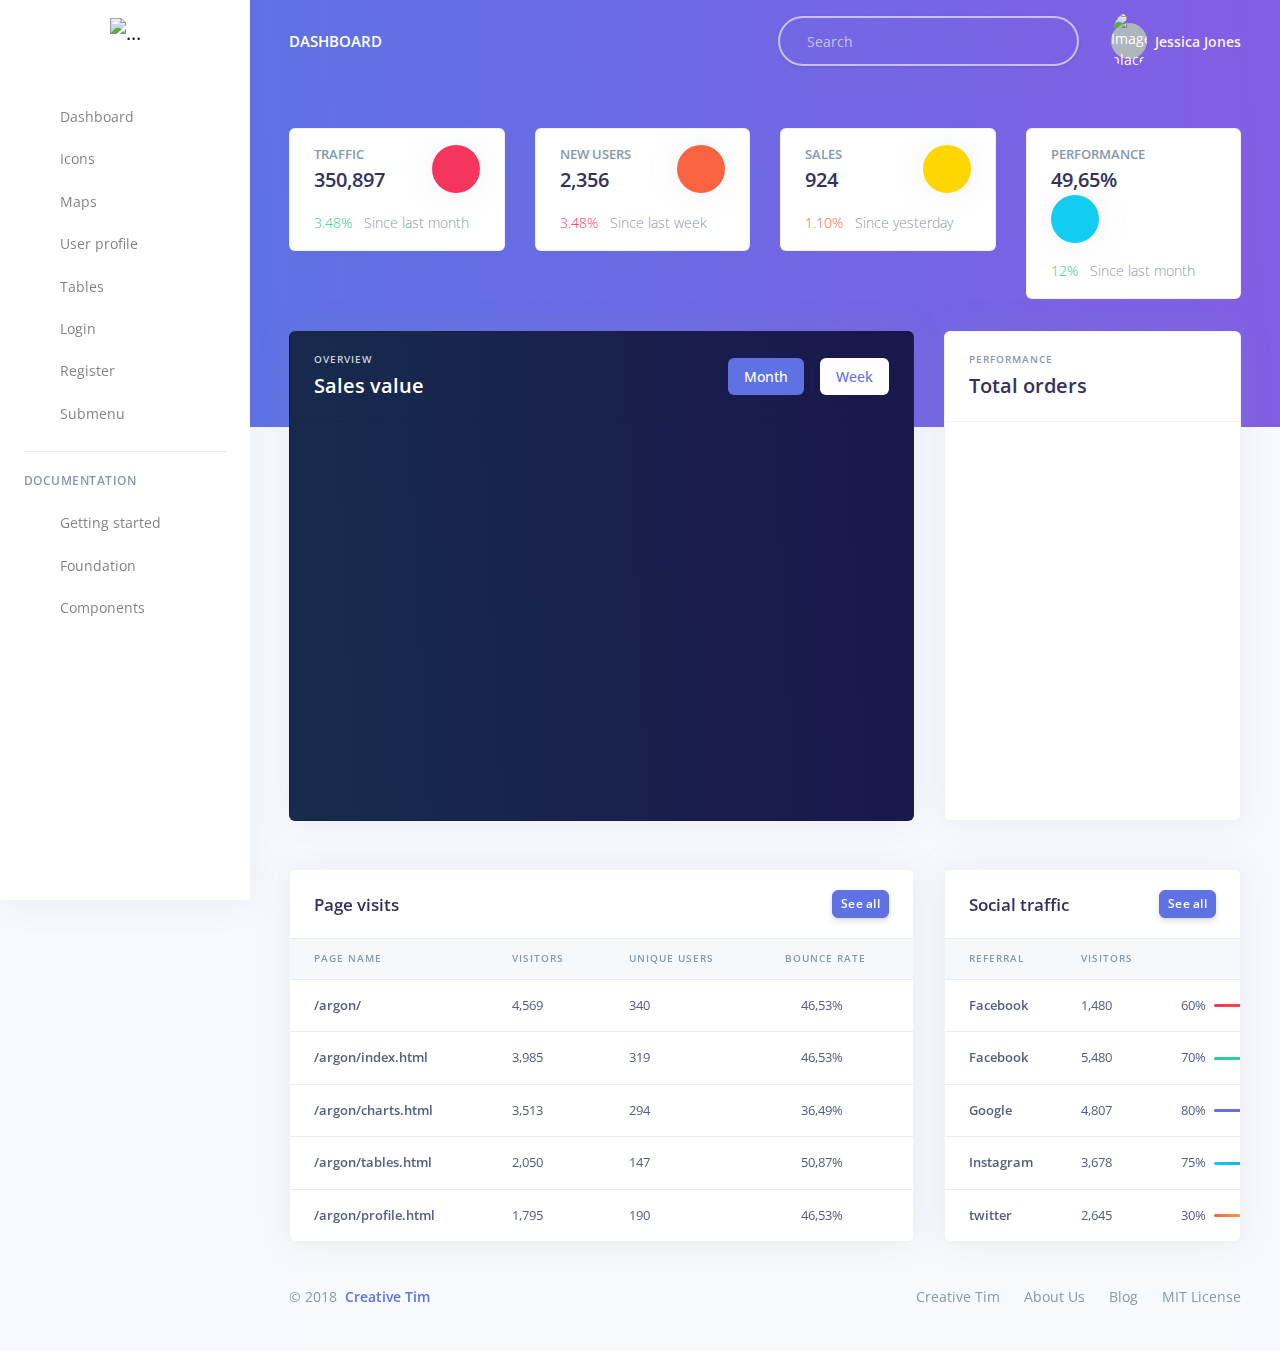
==== index.html @ 4da8a066 "Navbar left submenu" ====
<!DOCTYPE html>
<html>

<head>
  <meta charset="utf-8">
  <meta name="viewport" content="width=device-width, initial-scale=1, shrink-to-fit=no">
  <meta name="description" content="Start your development with a Dashboard for Bootstrap 4.">
  <meta name="author" content="Creative Tim">
  <title>Argon Dashboard - Free Dashboard for Bootstrap 4</title>
  <!-- Favicon -->
  <link href="./assets/img/brand/favicon.png" rel="icon" type="image/png">
  <!-- Fonts -->
  <link href="https://fonts.googleapis.com/css?family=Open+Sans:300,400,600,700" rel="stylesheet">
  <!-- Icons -->
  <link href="./assets/vendor/nucleo/css/nucleo.css" rel="stylesheet">
  <link href="./assets/vendor/@fortawesome/fontawesome-free/css/all.min.css" rel="stylesheet">
  <!-- Argon CSS -->
  <link type="text/css" href="./assets/css/argon.css?v=1.0.0" rel="stylesheet">
</head>

<body>
  <!-- Sidenav -->
  <nav class="navbar navbar-vertical fixed-left navbar-expand-md navbar-light bg-white" id="sidenav-main">
    <div class="container-fluid">
      <!-- Toggler -->
      <button class="navbar-toggler" type="button" data-toggle="collapse" data-target="#sidenav-collapse-main" aria-controls="sidenav-main" aria-expanded="false" aria-label="Toggle navigation">
        <span class="navbar-toggler-icon"></span>
      </button>
      <!-- Brand -->
      <a class="navbar-brand pt-0" href="./index.html">
        <img src="./assets/img/brand/blue.png" class="navbar-brand-img" alt="...">
      </a>
      <!-- User -->
      <ul class="nav align-items-center d-md-none">
        <li class="nav-item dropdown">
          <a class="nav-link nav-link-icon" href="#" role="button" data-toggle="dropdown" aria-haspopup="true" aria-expanded="false">
            <i class="ni ni-bell-55"></i>
          </a>
          <div class="dropdown-menu dropdown-menu-arrow dropdown-menu-right" aria-labelledby="navbar-default_dropdown_1">
            <a class="dropdown-item" href="#">Action</a>
            <a class="dropdown-item" href="#">Another action</a>
            <div class="dropdown-divider"></div>
            <a class="dropdown-item" href="#">Something else here</a>
          </div>
        </li>
        <li class="nav-item dropdown">
          <a class="nav-link" href="#" role="button" data-toggle="dropdown" aria-haspopup="true" aria-expanded="false">
            <div class="media align-items-center">
              <span class="avatar avatar-sm rounded-circle">
                <img alt="Image placeholder" src="./assets/img/theme/team-1-800x800.jpg">
              </span>
            </div>
          </a>
          <div class="dropdown-menu dropdown-menu-arrow dropdown-menu-right">
            <div class=" dropdown-header noti-title">
              <h6 class="text-overflow m-0">Welcome!</h6>
            </div>
            <a href="./examples/profile.html" class="dropdown-item">
              <i class="ni ni-single-02"></i>
              <span>My profile</span>
            </a>
            <a href="./examples/profile.html" class="dropdown-item">
              <i class="ni ni-settings-gear-65"></i>
              <span>Settings</span>
            </a>
            <a href="./examples/profile.html" class="dropdown-item">
              <i class="ni ni-calendar-grid-58"></i>
              <span>Activity</span>
            </a>
            <a href="./examples/profile.html" class="dropdown-item">
              <i class="ni ni-support-16"></i>
              <span>Support</span>
            </a>
            <div class="dropdown-divider"></div>
            <a href="#!" class="dropdown-item">
              <i class="ni ni-user-run"></i>
              <span>Logout</span>
            </a>
          </div>
        </li>
      </ul>
      <!-- Collapse -->
      <div class="collapse navbar-collapse" id="sidenav-collapse-main">
        <!-- Collapse header -->
        <div class="navbar-collapse-header d-md-none">
          <div class="row">
            <div class="col-6 collapse-brand">
              <a href="./index.html">
                <img src="./assets/img/brand/blue.png">
              </a>
            </div>
            <div class="col-6 collapse-close">
              <button type="button" class="navbar-toggler" data-toggle="collapse" data-target="#sidenav-collapse-main" aria-controls="sidenav-main" aria-expanded="false" aria-label="Toggle sidenav">
                <span></span>
                <span></span>
              </button>
            </div>
          </div>
        </div>
        <!-- Form -->
        <form class="mt-4 mb-3 d-md-none">
          <div class="input-group input-group-rounded input-group-merge">
            <input type="search" class="form-control form-control-rounded form-control-prepended" placeholder="Search" aria-label="Search">
            <div class="input-group-prepend">
              <div class="input-group-text">
                <span class="fa fa-search"></span>
              </div>
            </div>
          </div>
        </form>
        <!-- Navigation -->
        <ul class="navbar-nav">
          <li class="nav-item">
            <a class="nav-link" href="./index.html">
              <i class="ni ni-tv-2 text-primary"></i> Dashboard
            </a>
          </li>
          <li class="nav-item">
            <a class="nav-link" href="./examples/icons.html">
              <i class="ni ni-planet text-blue"></i> Icons
            </a>
          </li>
          <li class="nav-item">
            <a class="nav-link" href="./examples/maps.html">
              <i class="ni ni-pin-3 text-orange"></i> Maps
            </a>
          </li>
          <li class="nav-item">
            <a class="nav-link" href="./examples/profile.html">
              <i class="ni ni-single-02 text-yellow"></i> User profile
            </a>
          </li>
          <li class="nav-item">
            <a class="nav-link" href="./examples/tables.html">
              <i class="ni ni-bullet-list-67 text-red"></i> Tables
            </a>
          </li>
          <li class="nav-item">
            <a class="nav-link" href="./examples/login.html">
              <i class="ni ni-key-25 text-info"></i> Login
            </a>
          </li>
          <li class="nav-item">
            <a class="nav-link" href="./examples/register.html">
              <i class="ni ni-circle-08 text-pink"></i> Register
            </a>
          </li>
          <li class="nav-item">
            <a class="nav-link" href="#submenuExample" data-toggle="collapse">
              <i class="ni ni-collection text-success"></i> Submenu
            </a>
            <ul class="navbar-nav collapse" id="submenuExample">
              <li class="nav-item">
                <a href="#" class="nav-link">Child 1</a>
              </li>
              <li class="nav-item">
                <a href="#" class="nav-link">Child 2</a>
              </li>
              <li class="nav-item">
                <a href="#" class="nav-link">Child 3</a>
              </li>
              <li class="nav-item">
                <a href="#" class="nav-link">Child 4</a>
              </li>
              <li class="nav-item">
                <a href="#" class="nav-link">Child 5</a>
              </li>
            </ul>
          </li>
        </ul>
        <!-- Divider -->
        <hr class="my-3">
        <!-- Heading -->
        <h6 class="navbar-heading text-muted">Documentation</h6>
        <!-- Navigation -->
        <ul class="navbar-nav mb-md-3">
          <li class="nav-item">
            <a class="nav-link" href="https://demos.creative-tim.com/argon-dashboard/docs/getting-started/overview.html">
              <i class="ni ni-spaceship"></i> Getting started
            </a>
          </li>
          <li class="nav-item">
            <a class="nav-link" href="https://demos.creative-tim.com/argon-dashboard/docs/foundation/colors.html">
              <i class="ni ni-palette"></i> Foundation
            </a>
          </li>
          <li class="nav-item">
            <a class="nav-link" href="https://demos.creative-tim.com/argon-dashboard/docs/components/alerts.html">
              <i class="ni ni-ui-04"></i> Components
            </a>
          </li>
        </ul>
      </div>
    </div>
  </nav>
  <!-- Main content -->
  <div class="main-content">
    <!-- Top navbar -->
    <nav class="navbar navbar-top navbar-expand-md navbar-dark" id="navbar-main">
      <div class="container-fluid">
        <!-- Brand -->
        <a class="h4 mb-0 text-white text-uppercase d-none d-lg-inline-block" href="./index.html">Dashboard</a>
        <!-- Form -->
        <form class="navbar-search navbar-search-dark form-inline mr-3 d-none d-md-flex ml-lg-auto">
          <div class="form-group mb-0">
            <div class="input-group input-group-alternative">
              <div class="input-group-prepend">
                <span class="input-group-text"><i class="fas fa-search"></i></span>
              </div>
              <input class="form-control" placeholder="Search" type="text">
            </div>
          </div>
        </form>
        <!-- User -->
        <ul class="navbar-nav align-items-center d-none d-md-flex">
          <li class="nav-item dropdown">
            <a class="nav-link pr-0" href="#" role="button" data-toggle="dropdown" aria-haspopup="true" aria-expanded="false">
              <div class="media align-items-center">
                <span class="avatar avatar-sm rounded-circle">
                  <img alt="Image placeholder" src="./assets/img/theme/team-4-800x800.jpg">
                </span>
                <div class="media-body ml-2 d-none d-lg-block">
                  <span class="mb-0 text-sm  font-weight-bold">Jessica Jones</span>
                </div>
              </div>
            </a>
            <div class="dropdown-menu dropdown-menu-arrow dropdown-menu-right">
              <div class=" dropdown-header noti-title">
                <h6 class="text-overflow m-0">Welcome!</h6>
              </div>
              <a href="./examples/profile.html" class="dropdown-item">
                <i class="ni ni-single-02"></i>
                <span>My profile</span>
              </a>
              <a href="./examples/profile.html" class="dropdown-item">
                <i class="ni ni-settings-gear-65"></i>
                <span>Settings</span>
              </a>
              <a href="./examples/profile.html" class="dropdown-item">
                <i class="ni ni-calendar-grid-58"></i>
                <span>Activity</span>
              </a>
              <a href="./examples/profile.html" class="dropdown-item">
                <i class="ni ni-support-16"></i>
                <span>Support</span>
              </a>
              <div class="dropdown-divider"></div>
              <a href="#!" class="dropdown-item">
                <i class="ni ni-user-run"></i>
                <span>Logout</span>
              </a>
            </div>
          </li>
        </ul>
      </div>
    </nav>
    <!-- Header -->
    <div class="header bg-gradient-primary pb-8 pt-5 pt-md-8">
      <div class="container-fluid">
        <div class="header-body">
          <!-- Card stats -->
          <div class="row">
            <div class="col-xl-3 col-lg-6">
              <div class="card card-stats mb-4 mb-xl-0">
                <div class="card-body">
                  <div class="row">
                    <div class="col">
                      <h5 class="card-title text-uppercase text-muted mb-0">Traffic</h5>
                      <span class="h2 font-weight-bold mb-0">350,897</span>
                    </div>
                    <div class="col-auto">
                      <div class="icon icon-shape bg-danger text-white rounded-circle shadow">
                        <i class="fas fa-chart-bar"></i>
                      </div>
                    </div>
                  </div>
                  <p class="mt-3 mb-0 text-muted text-sm">
                    <span class="text-success mr-2"><i class="fa fa-arrow-up"></i> 3.48%</span>
                    <span class="text-nowrap">Since last month</span>
                  </p>
                </div>
              </div>
            </div>
            <div class="col-xl-3 col-lg-6">
              <div class="card card-stats mb-4 mb-xl-0">
                <div class="card-body">
                  <div class="row">
                    <div class="col">
                      <h5 class="card-title text-uppercase text-muted mb-0">New users</h5>
                      <span class="h2 font-weight-bold mb-0">2,356</span>
                    </div>
                    <div class="col-auto">
                      <div class="icon icon-shape bg-warning text-white rounded-circle shadow">
                        <i class="fas fa-chart-pie"></i>
                      </div>
                    </div>
                  </div>
                  <p class="mt-3 mb-0 text-muted text-sm">
                    <span class="text-danger mr-2"><i class="fas fa-arrow-down"></i> 3.48%</span>
                    <span class="text-nowrap">Since last week</span>
                  </p>
                </div>
              </div>
            </div>
            <div class="col-xl-3 col-lg-6">
              <div class="card card-stats mb-4 mb-xl-0">
                <div class="card-body">
                  <div class="row">
                    <div class="col">
                      <h5 class="card-title text-uppercase text-muted mb-0">Sales</h5>
                      <span class="h2 font-weight-bold mb-0">924</span>
                    </div>
                    <div class="col-auto">
                      <div class="icon icon-shape bg-yellow text-white rounded-circle shadow">
                        <i class="fas fa-users"></i>
                      </div>
                    </div>
                  </div>
                  <p class="mt-3 mb-0 text-muted text-sm">
                    <span class="text-warning mr-2"><i class="fas fa-arrow-down"></i> 1.10%</span>
                    <span class="text-nowrap">Since yesterday</span>
                  </p>
                </div>
              </div>
            </div>
            <div class="col-xl-3 col-lg-6">
              <div class="card card-stats mb-4 mb-xl-0">
                <div class="card-body">
                  <div class="row">
                    <div class="col">
                      <h5 class="card-title text-uppercase text-muted mb-0">Performance</h5>
                      <span class="h2 font-weight-bold mb-0">49,65%</span>
                    </div>
                    <div class="col-auto">
                      <div class="icon icon-shape bg-info text-white rounded-circle shadow">
                        <i class="fas fa-percent"></i>
                      </div>
                    </div>
                  </div>
                  <p class="mt-3 mb-0 text-muted text-sm">
                    <span class="text-success mr-2"><i class="fas fa-arrow-up"></i> 12%</span>
                    <span class="text-nowrap">Since last month</span>
                  </p>
                </div>
              </div>
            </div>
          </div>
        </div>
      </div>
    </div>
    <!-- Page content -->
    <div class="container-fluid mt--7">
      <div class="row">
        <div class="col-xl-8 mb-5 mb-xl-0">
          <div class="card bg-gradient-default shadow">
            <div class="card-header bg-transparent">
              <div class="row align-items-center">
                <div class="col">
                  <h6 class="text-uppercase text-light ls-1 mb-1">Overview</h6>
                  <h2 class="text-white mb-0">Sales value</h2>
                </div>
                <div class="col">
                  <ul class="nav nav-pills justify-content-end">
                    <li class="nav-item mr-2 mr-md-0" data-toggle="chart" data-target="#chart-sales" data-update='{"data":{"datasets":[{"data":[0, 20, 10, 30, 15, 40, 20, 60, 60]}]}}' data-prefix="$" data-suffix="k">
                      <a href="#" class="nav-link py-2 px-3 active" data-toggle="tab">
                        <span class="d-none d-md-block">Month</span>
                        <span class="d-md-none">M</span>
                      </a>
                    </li>
                    <li class="nav-item" data-toggle="chart" data-target="#chart-sales" data-update='{"data":{"datasets":[{"data":[0, 20, 5, 25, 10, 30, 15, 40, 40]}]}}' data-prefix="$" data-suffix="k">
                      <a href="#" class="nav-link py-2 px-3" data-toggle="tab">
                        <span class="d-none d-md-block">Week</span>
                        <span class="d-md-none">W</span>
                      </a>
                    </li>
                  </ul>
                </div>
              </div>
            </div>
            <div class="card-body">
              <!-- Chart -->
              <div class="chart">
                <!-- Chart wrapper -->
                <canvas id="chart-sales" class="chart-canvas"></canvas>
              </div>
            </div>
          </div>
        </div>
        <div class="col-xl-4">
          <div class="card shadow">
            <div class="card-header bg-transparent">
              <div class="row align-items-center">
                <div class="col">
                  <h6 class="text-uppercase text-muted ls-1 mb-1">Performance</h6>
                  <h2 class="mb-0">Total orders</h2>
                </div>
              </div>
            </div>
            <div class="card-body">
              <!-- Chart -->
              <div class="chart">
                <canvas id="chart-orders" class="chart-canvas"></canvas>
              </div>
            </div>
          </div>
        </div>
      </div>
      <div class="row mt-5">
        <div class="col-xl-8 mb-5 mb-xl-0">
          <div class="card shadow">
            <div class="card-header border-0">
              <div class="row align-items-center">
                <div class="col">
                  <h3 class="mb-0">Page visits</h3>
                </div>
                <div class="col text-right">
                  <a href="#!" class="btn btn-sm btn-primary">See all</a>
                </div>
              </div>
            </div>
            <div class="table-responsive">
              <!-- Projects table -->
              <table class="table align-items-center table-flush">
                <thead class="thead-light">
                  <tr>
                    <th scope="col">Page name</th>
                    <th scope="col">Visitors</th>
                    <th scope="col">Unique users</th>
                    <th scope="col">Bounce rate</th>
                  </tr>
                </thead>
                <tbody>
                  <tr>
                    <th scope="row">
                      /argon/
                    </th>
                    <td>
                      4,569
                    </td>
                    <td>
                      340
                    </td>
                    <td>
                      <i class="fas fa-arrow-up text-success mr-3"></i> 46,53%
                    </td>
                  </tr>
                  <tr>
                    <th scope="row">
                      /argon/index.html
                    </th>
                    <td>
                      3,985
                    </td>
                    <td>
                      319
                    </td>
                    <td>
                      <i class="fas fa-arrow-down text-warning mr-3"></i> 46,53%
                    </td>
                  </tr>
                  <tr>
                    <th scope="row">
                      /argon/charts.html
                    </th>
                    <td>
                      3,513
                    </td>
                    <td>
                      294
                    </td>
                    <td>
                      <i class="fas fa-arrow-down text-warning mr-3"></i> 36,49%
                    </td>
                  </tr>
                  <tr>
                    <th scope="row">
                      /argon/tables.html
                    </th>
                    <td>
                      2,050
                    </td>
                    <td>
                      147
                    </td>
                    <td>
                      <i class="fas fa-arrow-up text-success mr-3"></i> 50,87%
                    </td>
                  </tr>
                  <tr>
                    <th scope="row">
                      /argon/profile.html
                    </th>
                    <td>
                      1,795
                    </td>
                    <td>
                      190
                    </td>
                    <td>
                      <i class="fas fa-arrow-down text-danger mr-3"></i> 46,53%
                    </td>
                  </tr>
                </tbody>
              </table>
            </div>
          </div>
        </div>
        <div class="col-xl-4">
          <div class="card shadow">
            <div class="card-header border-0">
              <div class="row align-items-center">
                <div class="col">
                  <h3 class="mb-0">Social traffic</h3>
                </div>
                <div class="col text-right">
                  <a href="#!" class="btn btn-sm btn-primary">See all</a>
                </div>
              </div>
            </div>
            <div class="table-responsive">
              <!-- Projects table -->
              <table class="table align-items-center table-flush">
                <thead class="thead-light">
                  <tr>
                    <th scope="col">Referral</th>
                    <th scope="col">Visitors</th>
                    <th scope="col"></th>
                  </tr>
                </thead>
                <tbody>
                  <tr>
                    <th scope="row">
                      Facebook
                    </th>
                    <td>
                      1,480
                    </td>
                    <td>
                      <div class="d-flex align-items-center">
                        <span class="mr-2">60%</span>
                        <div>
                          <div class="progress">
                            <div class="progress-bar bg-gradient-danger" role="progressbar" aria-valuenow="60" aria-valuemin="0" aria-valuemax="100" style="width: 60%;"></div>
                          </div>
                        </div>
                      </div>
                    </td>
                  </tr>
                  <tr>
                    <th scope="row">
                      Facebook
                    </th>
                    <td>
                      5,480
                    </td>
                    <td>
                      <div class="d-flex align-items-center">
                        <span class="mr-2">70%</span>
                        <div>
                          <div class="progress">
                            <div class="progress-bar bg-gradient-success" role="progressbar" aria-valuenow="70" aria-valuemin="0" aria-valuemax="100" style="width: 70%;"></div>
                          </div>
                        </div>
                      </div>
                    </td>
                  </tr>
                  <tr>
                    <th scope="row">
                      Google
                    </th>
                    <td>
                      4,807
                    </td>
                    <td>
                      <div class="d-flex align-items-center">
                        <span class="mr-2">80%</span>
                        <div>
                          <div class="progress">
                            <div class="progress-bar bg-gradient-primary" role="progressbar" aria-valuenow="80" aria-valuemin="0" aria-valuemax="100" style="width: 80%;"></div>
                          </div>
                        </div>
                      </div>
                    </td>
                  </tr>
                  <tr>
                    <th scope="row">
                      Instagram
                    </th>
                    <td>
                      3,678
                    </td>
                    <td>
                      <div class="d-flex align-items-center">
                        <span class="mr-2">75%</span>
                        <div>
                          <div class="progress">
                            <div class="progress-bar bg-gradient-info" role="progressbar" aria-valuenow="75" aria-valuemin="0" aria-valuemax="100" style="width: 75%;"></div>
                          </div>
                        </div>
                      </div>
                    </td>
                  </tr>
                  <tr>
                    <th scope="row">
                      twitter
                    </th>
                    <td>
                      2,645
                    </td>
                    <td>
                      <div class="d-flex align-items-center">
                        <span class="mr-2">30%</span>
                        <div>
                          <div class="progress">
                            <div class="progress-bar bg-gradient-warning" role="progressbar" aria-valuenow="30" aria-valuemin="0" aria-valuemax="100" style="width: 30%;"></div>
                          </div>
                        </div>
                      </div>
                    </td>
                  </tr>
                </tbody>
              </table>
            </div>
          </div>
        </div>
      </div>
      <!-- Footer -->
      <footer class="footer">
        <div class="row align-items-center justify-content-xl-between">
          <div class="col-xl-6">
            <div class="copyright text-center text-xl-left text-muted">
              &copy; 2018 <a href="https://www.creative-tim.com" class="font-weight-bold ml-1" target="_blank">Creative Tim</a>
            </div>
          </div>
          <div class="col-xl-6">
            <ul class="nav nav-footer justify-content-center justify-content-xl-end">
              <li class="nav-item">
                <a href="https://www.creative-tim.com" class="nav-link" target="_blank">Creative Tim</a>
              </li>
              <li class="nav-item">
                <a href="https://www.creative-tim.com/presentation" class="nav-link" target="_blank">About Us</a>
              </li>
              <li class="nav-item">
                <a href="http://blog.creative-tim.com" class="nav-link" target="_blank">Blog</a>
              </li>
              <li class="nav-item">
                <a href="https://github.com/creativetimofficial/argon-dashboard/blob/master/LICENSE.md" class="nav-link" target="_blank">MIT License</a>
              </li>
            </ul>
          </div>
        </div>
      </footer>
    </div>
  </div>
  <!-- Argon Scripts -->
  <!-- Core -->
  <script src="./assets/vendor/jquery/dist/jquery.min.js"></script>
  <script src="./assets/vendor/bootstrap/dist/js/bootstrap.bundle.min.js"></script>
  <!-- Optional JS -->
  <script src="./assets/vendor/chart.js/dist/Chart.min.js"></script>
  <script src="./assets/vendor/chart.js/dist/Chart.extension.js"></script>
  <!-- Argon JS -->
  <script src="./assets/js/argon.js?v=1.0.0"></script>
</body>

</html>
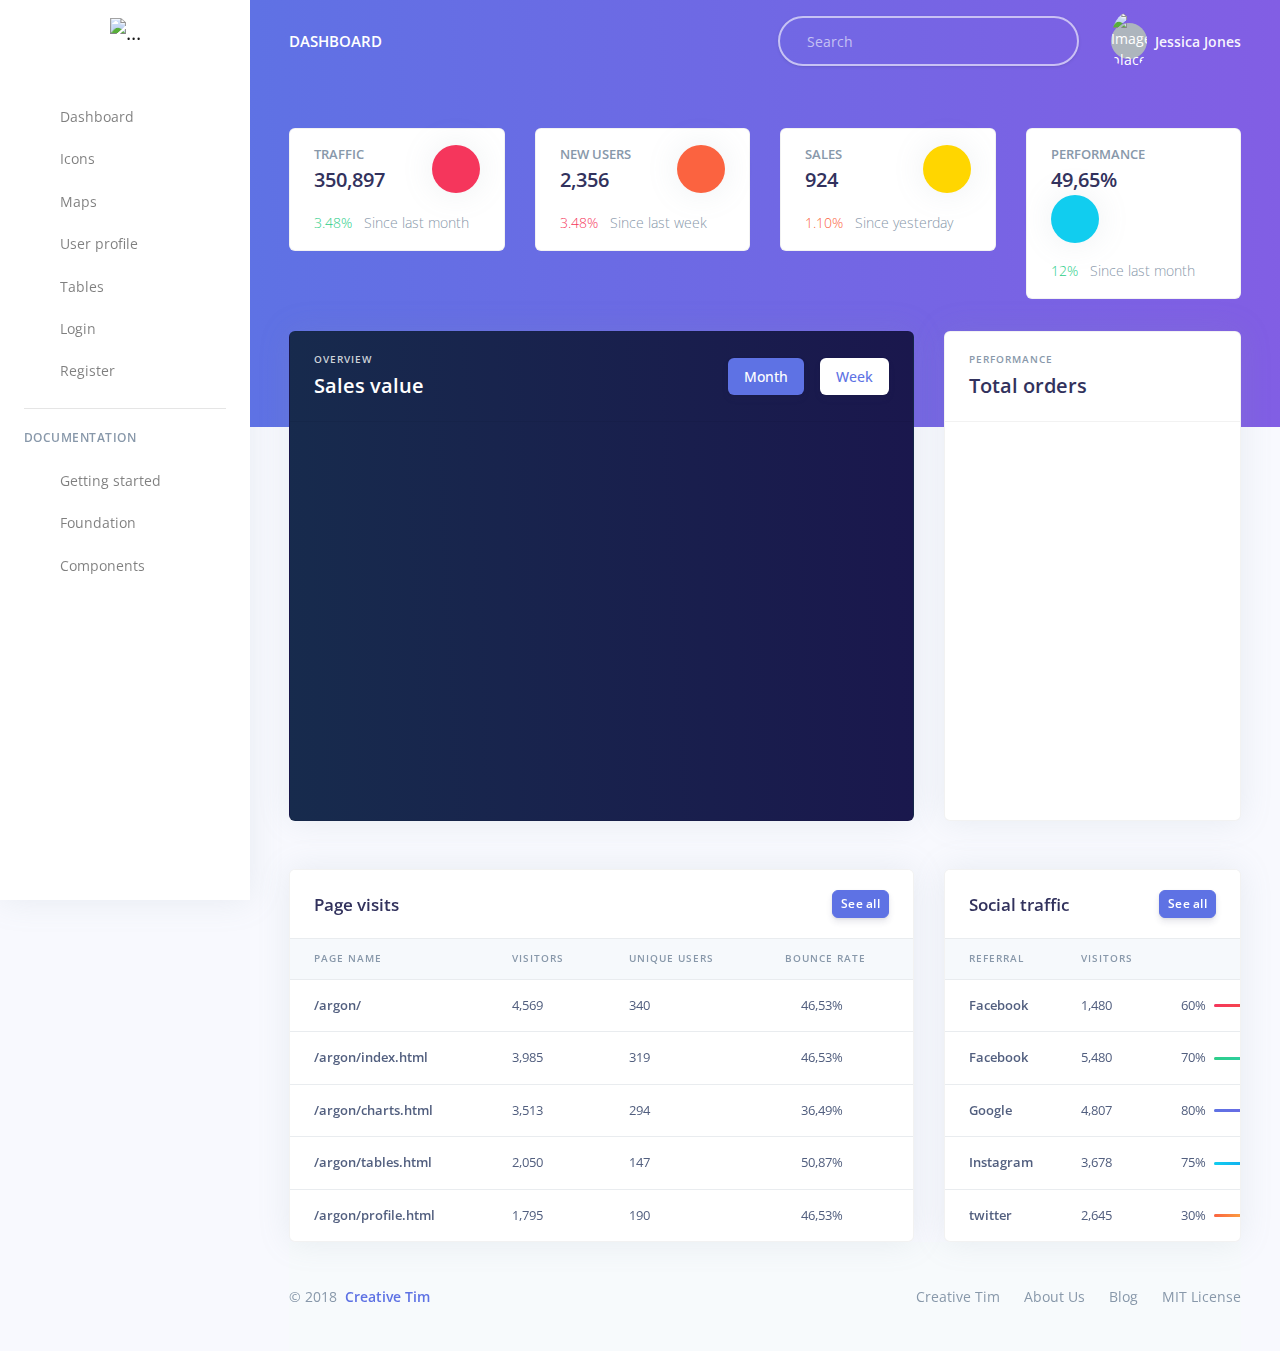
==== commit 8b980b26: "Left navbar collapse on 728-1023px viewport" ====
--- a/index.html
+++ b/index.html
@@ -145,28 +145,6 @@
               <i class="ni ni-circle-08 text-pink"></i> Register
             </a>
           </li>
-          <li class="nav-item">
-            <a class="nav-link" href="#submenuExample" data-toggle="collapse">
-              <i class="ni ni-collection text-success"></i> Submenu
-            </a>
-            <ul class="navbar-nav collapse" id="submenuExample">
-              <li class="nav-item">
-                <a href="#" class="nav-link">Child 1</a>
-              </li>
-              <li class="nav-item">
-                <a href="#" class="nav-link">Child 2</a>
-              </li>
-              <li class="nav-item">
-                <a href="#" class="nav-link">Child 3</a>
-              </li>
-              <li class="nav-item">
-                <a href="#" class="nav-link">Child 4</a>
-              </li>
-              <li class="nav-item">
-                <a href="#" class="nav-link">Child 5</a>
-              </li>
-            </ul>
-          </li>
         </ul>
         <!-- Divider -->
         <hr class="my-3">
@@ -198,6 +176,12 @@
     <!-- Top navbar -->
     <nav class="navbar navbar-top navbar-expand-md navbar-dark" id="navbar-main">
       <div class="container-fluid">
+        <!-- Hamburguer -->
+        <button class="hamburger hamburger--arrow d-none" type="button">
+          <span class="hamburger-box">
+            <span class="hamburger-inner"></span>
+          </span>
+        </button>
         <!-- Brand -->
         <a class="h4 mb-0 text-white text-uppercase d-none d-lg-inline-block" href="./index.html">Dashboard</a>
         <!-- Form -->
